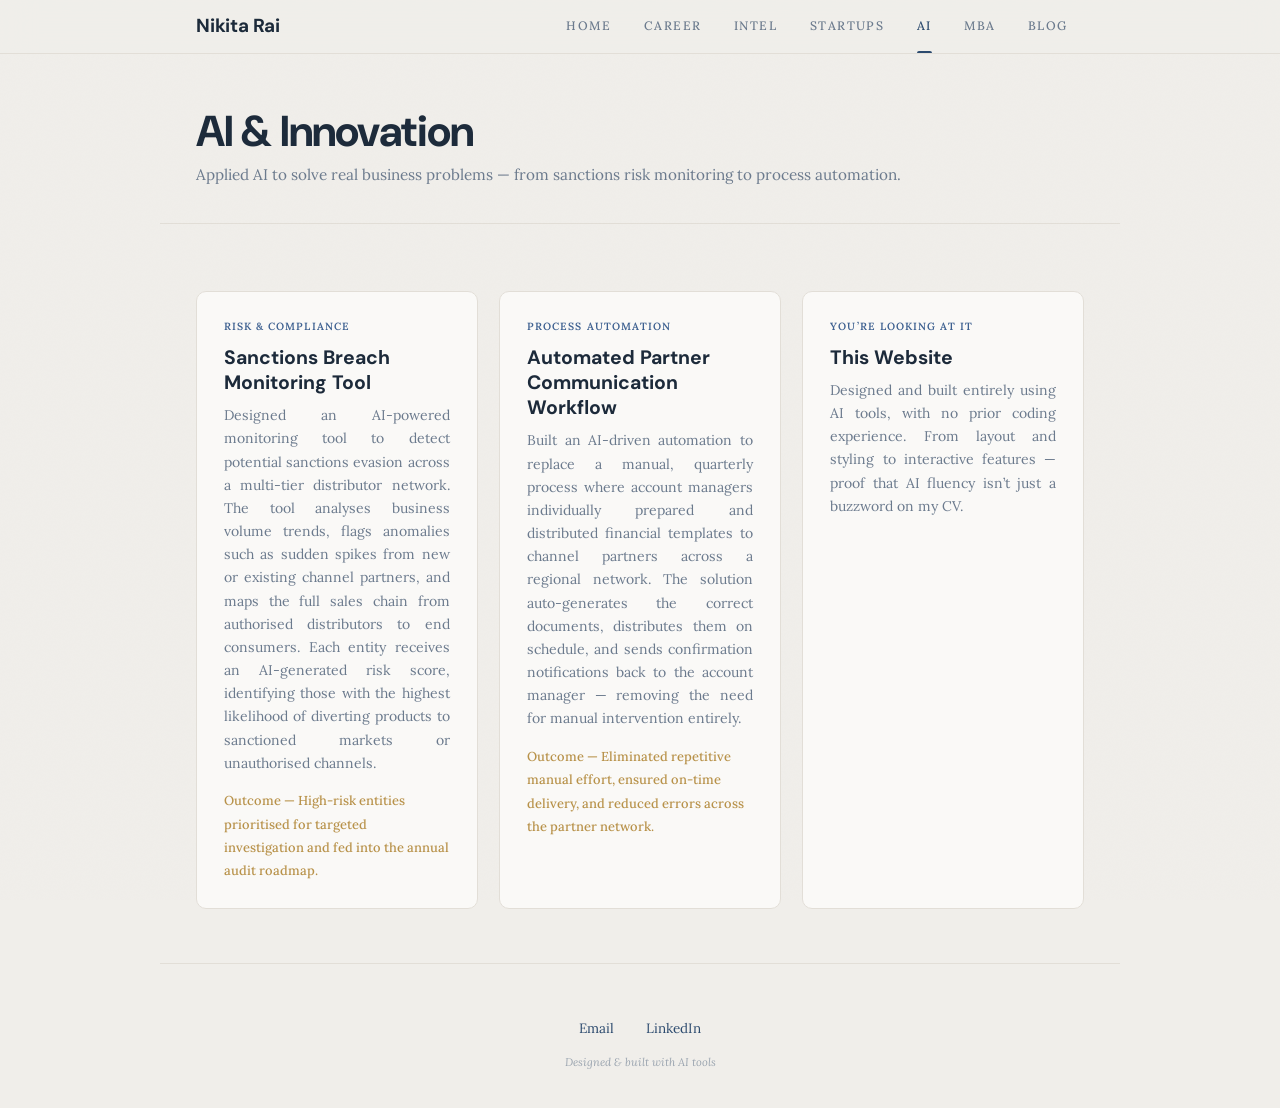
==== source/ai.html @ b92e1a88 "Update Intel page: remove Leadership section, fix bar chart, add UK audits - Removed Leadership & Te" ====
<!DOCTYPE html>
<html lang="en">
<head>
<meta charset="UTF-8">
<meta name="viewport" content="width=device-width, initial-scale=1.0">
<title>AI & Innovation — Nikita Rai</title>
<meta name="description" content="Nikita Rai's AI projects — from sanctions risk monitoring to process automation, applied AI solving real business problems.">
<meta name="author" content="Nikita Rai">
<meta property="og:title" content="AI & Innovation — Nikita Rai">
<meta property="og:description" content="Applied AI to solve real business problems — sanctions monitoring, automation, and this website.">
<meta property="og:type" content="website">
<link rel="canonical" href="https://nikitarai.com/ai.html">
<link href="https://fonts.googleapis.com/css2?family=Lora:wght@400;500;600;700&family=DM+Sans:wght@300;400;500;600;700&display=swap" rel="stylesheet">
<link rel="stylesheet" href="css/styles.css">
</head>
<body data-page="ai">

<!-- ════════ STICKY NAV ════════ -->
<nav class="site-nav visible" id="siteNav">
  <div class="nav-inner">
    <a href="index.html" class="nav-name">Nikita Rai</a>
    <div class="nav-links">
      <a href="index.html" class="nav-link">Home</a>
      <a href="career.html" class="nav-link">Career</a>
      <a href="intel.html" class="nav-link">Intel</a>
      <a href="startups.html" class="nav-link">Startups</a>
      <a href="ai.html" class="nav-link active">AI</a>
      <a href="mba.html" class="nav-link">MBA</a>
      <a href="blog.html" class="nav-link">Blog</a>
    </div>
    <button class="nav-hamburger" id="navHamburger" aria-label="Toggle menu">
      <span></span><span></span><span></span>
    </button>
  </div>
</nav>

<!-- ════════ PAGE HEADER ════════ -->
<div class="page-header">
  <h1 class="page-title">AI &amp; Innovation</h1>
  <p class="page-subtitle">Applied AI to solve real business problems &mdash; from sanctions risk monitoring to process automation.</p>
</div>

<!-- ════════ CONTENT ════════ -->
<section class="content-section">

  <div class="ai-projects">
    <div class="ai-project-card fade-in">
      <div class="ai-project-label">Risk &amp; Compliance</div>
      <div class="ai-project-title">Sanctions Breach Monitoring Tool</div>
      <div class="ai-project-desc">Designed an AI-powered monitoring tool to detect potential sanctions evasion across a multi-tier distributor network. The tool analyses business volume trends, flags anomalies such as sudden spikes from new or existing channel partners, and maps the full sales chain from authorised distributors to end consumers. Each entity receives an AI-generated risk score, identifying those with the highest likelihood of diverting products to sanctioned markets or unauthorised channels.</div>
      <div class="ai-project-outcome">Outcome &mdash; High-risk entities prioritised for targeted investigation and fed into the annual audit roadmap.</div>
    </div>
    <div class="ai-project-card fade-in">
      <div class="ai-project-label">Process Automation</div>
      <div class="ai-project-title">Automated Partner Communication Workflow</div>
      <div class="ai-project-desc">Built an AI-driven automation to replace a manual, quarterly process where account managers individually prepared and distributed financial templates to channel partners across a regional network. The solution auto-generates the correct documents, distributes them on schedule, and sends confirmation notifications back to the account manager &mdash; removing the need for manual intervention entirely.</div>
      <div class="ai-project-outcome">Outcome &mdash; Eliminated repetitive manual effort, ensured on-time delivery, and reduced errors across the partner network.</div>
    </div>
    <div class="ai-project-card fade-in">
      <div class="ai-project-label">You&rsquo;re looking at it</div>
      <div class="ai-project-title">This Website</div>
      <div class="ai-project-desc">Designed and built entirely using AI tools, with no prior coding experience. From layout and styling to interactive features &mdash; proof that AI fluency isn&rsquo;t just a buzzword on my CV.</div>
    </div>
  </div>

</section>

<!-- ════════ FOOTER ════════ -->
<footer class="footer">
  <div class="footer-links">
    <a href="mailto:nikita.rai1203&#64;gmail.com">Email</a>
    <a href="https://linkedin.com/in/nikitarai1203/" target="_blank" rel="noopener">LinkedIn</a>
  </div>
  <div class="ai-built-note">Designed &amp; built with AI tools</div>
</footer>

<script src="js/main.js"></script>
</body>
</html>
---- source/css/styles.css ----
/* ═══════════════════════════════════════════════════
   Nikita Rai — Portfolio
   Editorial Precision: Warm, refined, professional
   Multi-page architecture
   ═══════════════════════════════════════════════════ */

/* ── DESIGN TOKENS ── */
:root {
  --bg:             #f0eeea;
  --bg-warm:        #e8e5df;
  --bg-card:        #faf9f7;
  --bg-card-hover:  #f5f3ef;
  --text:           #1c2a3a;
  --text-secondary: #3d5068;
  --text-muted:     #6b7a8d;
  --text-faint:     #9ba5b0;
  --accent:         #2c4a6e;
  --accent-light:   #3d6090;
  --accent-warm:    #b8924a;
  --accent-warm-bg: rgba(184, 146, 74, 0.07);
  --accent-subtle:  rgba(44, 74, 110, 0.05);
  --accent-glow:    rgba(44, 74, 110, 0.1);
  --border:         #d5d0c8;
  --border-light:   #e2ded7;
  --border-faint:   #ebe8e2;
  --gold:           #b8924a;
  --gold-bg:        rgba(184, 146, 74, 0.08);
  --radius-sm:      6px;
  --radius-md:      10px;
  --radius-lg:      14px;
  --shadow-sm:      0 1px 3px rgba(28, 42, 58, 0.05);
  --shadow-md:      0 4px 20px rgba(28, 42, 58, 0.07);
  --shadow-lg:      0 12px 40px rgba(28, 42, 58, 0.1);
  --shadow-glow:    0 0 0 1px var(--border-light), 0 4px 20px rgba(28, 42, 58, 0.06);
  --transition:     0.35s cubic-bezier(0.16, 1, 0.3, 1);
  --ease-out:       cubic-bezier(0.16, 1, 0.3, 1);
}

/* ── RESET & BASE ── */
*, *::before, *::after { margin: 0; padding: 0; box-sizing: border-box; }

html {
  scroll-behavior: smooth;
  font-size: 18px;
  -webkit-font-smoothing: antialiased;
  -moz-osx-font-smoothing: grayscale;
}

body {
  background: var(--bg);
  color: var(--text);
  font-family: 'Lora', Georgia, serif;
  font-weight: 400;
  line-height: 1.8;
  overflow-x: hidden;
}

/* Subtle page texture */
body::before {
  content: '';
  position: fixed;
  inset: 0;
  background: url("data:image/svg+xml,%3Csvg width='60' height='60' xmlns='http://www.w3.org/2000/svg'%3E%3Cfilter id='n'%3E%3CfeTurbulence type='fractalNoise' baseFrequency='0.65' numOctaves='3' stitchTiles='stitch'/%3E%3C/filter%3E%3Crect width='100%25' height='100%25' filter='url(%23n)' opacity='0.015'/%3E%3C/svg%3E");
  pointer-events: none;
  z-index: 0;
}

/* ── STICKY NAV ── */
.site-nav {
  position: sticky;
  top: 0;
  z-index: 100;
  background: rgba(240, 238, 234, 0.88);
  backdrop-filter: blur(16px);
  -webkit-backdrop-filter: blur(16px);
  border-bottom: 1px solid transparent;
  padding: 0;
  opacity: 0;
  transform: translateY(-100%);
  transition: opacity 0.4s ease, transform 0.4s ease, border-color 0.4s ease;
  pointer-events: none;
}

.site-nav.visible {
  opacity: 1;
  transform: translateY(0);
  pointer-events: auto;
  border-bottom-color: var(--border-light);
}

.nav-inner {
  max-width: 960px;
  margin: 0 auto;
  display: flex;
  gap: 0;
  align-items: stretch;
  padding: 0 2rem;
}

.nav-name {
  font-family: 'DM Sans', sans-serif;
  font-weight: 700;
  font-size: 1.05rem;
  color: var(--text);
  margin-right: auto;
  display: flex;
  align-items: center;
  letter-spacing: -0.01em;
  text-decoration: none;
  transition: color var(--transition);
}

.nav-name:hover { color: var(--accent); }

.nav-links {
  display: flex;
  align-items: stretch;
}

.nav-link {
  font-size: 0.68rem;
  letter-spacing: 0.12em;
  text-transform: uppercase;
  color: var(--text-muted);
  text-decoration: none;
  font-weight: 500;
  transition: color var(--transition);
  white-space: nowrap;
  padding: 0.85rem 0.9rem;
  position: relative;
  display: flex;
  align-items: center;
}

.nav-link::after {
  content: '';
  position: absolute;
  bottom: 0;
  left: 0.9rem;
  right: 0.9rem;
  height: 2px;
  background: var(--accent);
  transform: scaleX(0);
  transition: transform var(--transition);
  border-radius: 2px 2px 0 0;
}

.nav-link:hover { color: var(--text-secondary); }

.nav-link.active {
  color: var(--accent);
}

.nav-link.active::after {
  transform: scaleX(1);
}

/* Hamburger (mobile) */
.nav-hamburger {
  display: none;
  flex-direction: column;
  justify-content: center;
  gap: 4px;
  background: none;
  border: none;
  cursor: pointer;
  padding: 0.7rem 0;
  margin-left: auto;
}

.nav-hamburger span {
  display: block;
  width: 20px;
  height: 2px;
  background: var(--text);
  border-radius: 2px;
  transition: all 0.3s ease;
}

.nav-hamburger.open span:nth-child(1) {
  transform: rotate(45deg) translate(4px, 4px);
}

.nav-hamburger.open span:nth-child(2) {
  opacity: 0;
}

.nav-hamburger.open span:nth-child(3) {
  transform: rotate(-45deg) translate(4px, -4px);
}

/* ── BANNER (home page only) ── */
.banner {
  width: 100%;
  height: 320px;
  position: relative;
  overflow: hidden;
}

.banner img {
  width: 100%;
  height: 100%;
  object-fit: cover;
  object-position: center 30%;
  display: block;
}

.banner-overlay {
  position: absolute;
  bottom: 0;
  left: 0;
  right: 0;
  height: 2px;
  background: linear-gradient(90deg, transparent, var(--accent), transparent);
}

/* ── PAGE HEADER (inner pages) ── */
.page-header {
  max-width: 960px;
  margin: 0 auto;
  padding: 3rem 2rem 2rem;
  border-bottom: 1px solid var(--border-light);
}

.page-title {
  font-family: 'DM Sans', sans-serif;
  font-weight: 700;
  font-size: 2.4rem;
  color: var(--text);
  line-height: 1.1;
  letter-spacing: -0.02em;
}

.page-subtitle {
  font-size: 0.85rem;
  color: var(--text-muted);
  margin-top: 0.5rem;
  line-height: 1.5;
  font-weight: 300;
}

/* ── CONTACT HEADER ── */
.contact-header {
  max-width: 960px;
  margin: 0 auto;
  padding: 2.2rem 2rem 0;
  display: flex;
  justify-content: space-between;
  align-items: flex-start;
  position: relative;
  z-index: 1;
}

.contact-info {
  text-align: left;
}

.contact-name {
  font-family: 'DM Sans', sans-serif;
  font-weight: 700;
  font-size: 2.6rem;
  color: var(--text);
  line-height: 1.1;
  letter-spacing: -0.02em;
}

.contact-tagline {
  font-family: 'Lora', Georgia, serif;
  font-size: 0.95rem;
  font-weight: 500;
  font-style: italic;
  color: var(--text-secondary);
  margin-top: 0.4rem;
  letter-spacing: 0.01em;
}

.contact-tagline-sub {
  font-size: 0.82rem;
  color: var(--text-muted);
  margin-top: 0.3rem;
  font-weight: 300;
  font-style: italic;
  line-height: 1.5;
}

.contact-detail {
  font-size: 0.82rem;
  color: var(--text-muted);
  margin-top: 0.5rem;
  font-weight: 400;
}

.contact-detail a {
  color: var(--text-muted);
  text-decoration: none;
  transition: color var(--transition);
  border-bottom: 1px solid transparent;
}

.contact-detail a:hover {
  color: var(--accent);
  border-bottom-color: var(--accent);
}

/* ── CTA BUTTON ── */
.cta-wrapper {
  position: relative;
  padding-top: 0.3rem;
}

.cta-btn {
  font-family: 'DM Sans', sans-serif;
  font-size: 0.72rem;
  font-weight: 500;
  letter-spacing: 0.1em;
  text-transform: uppercase;
  color: #fff;
  background: var(--accent);
  border: none;
  padding: 0.65rem 1.6rem;
  border-radius: var(--radius-sm);
  cursor: pointer;
  transition: all var(--transition);
  position: relative;
  overflow: hidden;
}

.cta-btn::before {
  content: '';
  position: absolute;
  inset: 0;
  background: linear-gradient(135deg, transparent, rgba(255,255,255,0.1));
  opacity: 0;
  transition: opacity 0.3s ease;
}

.cta-btn:hover {
  background: #1e3a5c;
  box-shadow: 0 6px 20px rgba(44, 74, 110, 0.3);
  transform: translateY(-1px);
}

.cta-btn:hover::before { opacity: 1; }

.cta-dropdown {
  position: absolute;
  top: calc(100% + 0.6rem);
  right: 0;
  background: var(--bg-card);
  border: 1px solid var(--border);
  border-radius: var(--radius-md);
  padding: 1.1rem 1.3rem;
  min-width: 250px;
  box-shadow: var(--shadow-lg);
  opacity: 0;
  transform: translateY(-8px);
  pointer-events: none;
  transition: all 0.3s ease;
  z-index: 10;
}

.cta-dropdown.open {
  opacity: 1;
  transform: translateY(0);
  pointer-events: auto;
}

.cta-dropdown-label {
  font-size: 0.58rem;
  text-transform: uppercase;
  letter-spacing: 0.12em;
  color: var(--text-faint);
  font-weight: 600;
  margin-top: 0.6rem;
}

.cta-dropdown-label:first-child { margin-top: 0; }

.cta-dropdown-item {
  display: block;
  font-size: 0.82rem;
  color: var(--text-secondary);
  text-decoration: none;
  padding: 0.35rem 0;
  transition: color 0.2s;
}

.cta-dropdown-item:hover { color: var(--accent); }

/* ── STATS BAR ── */
.stats-bar {
  max-width: 960px;
  margin: 2rem auto 0;
  padding: 0 2rem;
  display: flex;
  gap: 3rem;
}

.stat { text-align: left; }

.stat-number {
  font-family: 'Lora', Georgia, serif;
  font-weight: 700;
  font-size: 1.5rem;
  color: var(--accent);
  line-height: 1.2;
}

.stat-label {
  font-size: 0.6rem;
  letter-spacing: 0.14em;
  text-transform: uppercase;
  color: var(--text-muted);
  font-weight: 500;
}

/* ── DIVIDER ── */
.section-divider {
  max-width: 960px;
  margin: 2.5rem auto 0;
  padding: 0 2rem;
}

.section-divider hr {
  border: none;
  border-top: 1px solid var(--border-light);
}

/* ── BENTO GRID ── */
.bento-section {
  max-width: 960px;
  margin: 0 auto;
  padding: 3rem 2rem 2.5rem;
}

.bento-grid {
  display: grid;
  grid-template-columns: repeat(4, 1fr);
  gap: 1rem;
  margin-bottom: 1rem;
}

.bento-grid-2col {
  grid-template-columns: 1fr 1fr;
}

.bento-tile {
  background: var(--bg-card);
  border: 1px solid var(--border-light);
  border-radius: var(--radius-md);
  padding: 1.4rem 1.5rem;
  transition: all var(--transition);
  position: relative;
  overflow: hidden;
}

.bento-tile:hover {
  border-color: var(--border);
  box-shadow: var(--shadow-md);
  transform: translateY(-2px);
}

/* Metric tile top accent */
.bento-metric::before {
  content: '';
  position: absolute;
  top: 0;
  left: 0;
  right: 0;
  height: 2px;
  background: linear-gradient(90deg, var(--accent), var(--accent-light));
  transform: scaleX(0);
  transition: transform var(--transition);
  transform-origin: left;
}

.bento-metric:hover::before {
  transform: scaleX(1);
}

.bento-metric {
  text-align: center;
  padding: 1.4rem 1.2rem;
}

.bento-chart {
  padding: 1.6rem;
  display: flex;
  flex-direction: column;
}

.bento-footprint {
  padding: 1.6rem;
}

/* ── AI Teaser feature tile ── */
.bento-teaser-feature {
  text-decoration: none;
  display: flex;
  flex-direction: column;
  justify-content: flex-start;
  background: var(--bg-card);
  border-color: rgba(44, 74, 110, 0.15);
}

.bento-teaser-feature:hover {
  background: rgba(184, 146, 74, 0.06);
  border-color: var(--accent-warm);
}

.teaser-label {
  font-size: 0.58rem;
  font-weight: 600;
  text-transform: uppercase;
  letter-spacing: 0.1em;
  color: var(--accent-warm);
  margin-bottom: 0.4rem;
}

.teaser-title {
  font-family: 'DM Sans', sans-serif;
  font-size: 1.15rem;
  font-weight: 700;
  color: var(--text);
  line-height: 1.3;
  margin-bottom: 0.4rem;
}

.teaser-desc {
  font-size: 0.75rem;
  color: var(--text-muted);
  line-height: 1.55;
}

.teaser-cta {
  font-size: 0.68rem;
  font-weight: 500;
  color: var(--accent-warm);
  margin-top: 0.8rem;
  letter-spacing: 0.03em;
  transition: color var(--transition);
}

.bento-teaser-feature:hover .teaser-cta {
  color: var(--text);
}

/* ── SECTION TEASERS ── */
.teaser-section {
  max-width: 960px;
  margin: 0 auto;
  padding: 2rem 2rem 3rem;
}

.teaser-grid {
  display: grid;
  grid-template-columns: repeat(3, 1fr);
  gap: 1rem;
  margin-top: 1.2rem;
}

.teaser-card {
  background: var(--bg-card);
  border: 1px solid var(--border-light);
  border-radius: var(--radius-md);
  padding: 1.3rem 1.4rem;
  text-decoration: none;
  transition: all var(--transition);
  position: relative;
  display: flex;
  flex-direction: column;
}

.teaser-card:hover {
  border-color: var(--border);
  box-shadow: var(--shadow-md);
  transform: translateY(-3px);
}

.teaser-card-label {
  font-size: 0.56rem;
  font-weight: 600;
  text-transform: uppercase;
  letter-spacing: 0.1em;
  color: var(--accent-light);
  margin-bottom: 0.3rem;
}

.teaser-card-title {
  font-family: 'DM Sans', sans-serif;
  font-weight: 700;
  font-size: 1.05rem;
  color: var(--text);
  line-height: 1.3;
  margin-bottom: 0.3rem;
}

.teaser-card-desc {
  font-size: 0.72rem;
  color: var(--text-muted);
  line-height: 1.5;
  flex: 1;
}

.teaser-card-arrow {
  font-size: 1.1rem;
  color: var(--accent);
  margin-top: 0.6rem;
  transition: transform var(--transition);
  display: inline-block;
}

.teaser-card:hover .teaser-card-arrow {
  transform: translateX(4px);
}

/* ── CONTENT SECTION (inner pages) ── */
.content-section {
  max-width: 960px;
  margin: 0 auto;
  padding: 2.5rem 2rem 3rem;
}

/* ── SECTION HEADINGS ── */
.section-heading {
  font-family: 'DM Sans', sans-serif;
  font-weight: 700;
  font-size: 1.6rem;
  color: var(--text);
  margin-bottom: 0.25rem;
  letter-spacing: -0.01em;
}

.section-subheading {
  font-size: 0.82rem;
  color: var(--text-muted);
  margin-bottom: 2.2rem;
  line-height: 1.5;
}

.subsection-heading {
  font-family: 'DM Sans', sans-serif;
  font-weight: 700;
  font-size: 1.15rem;
  color: var(--text);
  margin-bottom: 0.2rem;
  margin-top: 0.5rem;
}

.subsection-subheading {
  font-size: 0.75rem;
  color: var(--text-muted);
  margin-bottom: 1rem;
}

/* ── METRIC VALUES (shared) ── */
.metric-value {
  font-family: 'Lora', Georgia, serif;
  font-weight: 700;
  font-size: 1.85rem;
  color: var(--accent);
  line-height: 1.2;
}

.metric-label {
  font-size: 0.62rem;
  letter-spacing: 0.12em;
  text-transform: uppercase;
  color: var(--text-muted);
  font-weight: 500;
  margin-top: 0.25rem;
}

/* ── MINI METRICS ── */
.mini-metrics {
  display: grid;
  grid-template-columns: repeat(3, 1fr);
  gap: 0.8rem;
  margin-bottom: 1.5rem;
}

.mini-metric {
  background: var(--bg-card);
  border: 1px solid var(--border-light);
  border-radius: var(--radius-sm);
  padding: 0.9rem;
  text-align: center;
  transition: all var(--transition);
}

.mini-metric:hover {
  box-shadow: var(--shadow-sm);
}

.mini-metric-value {
  font-family: 'Lora', Georgia, serif;
  font-weight: 700;
  font-size: 1.25rem;
  color: var(--accent);
}

.mini-metric-label {
  font-size: 0.56rem;
  letter-spacing: 0.1em;
  text-transform: uppercase;
  color: var(--text-muted);
  font-weight: 500;
  margin-top: 0.15rem;
}

/* ── CHART BOX ── */
.chart-box {
  background: var(--bg-card);
  border: 1px solid var(--border-light);
  border-radius: var(--radius-md);
  padding: 1.6rem;
  transition: box-shadow var(--transition);
  margin-bottom: 1.5rem;
}

.chart-box:hover {
  box-shadow: var(--shadow-sm);
}

.chart-title {
  font-family: 'DM Sans', sans-serif;
  font-weight: 700;
  font-size: 1.05rem;
  margin-bottom: 1.3rem;
  color: var(--text);
}

/* ── BAR CHART ── */
.bar-chart {
  display: flex;
  align-items: flex-end;
  gap: 0.8rem;
  height: 220px;
  padding-bottom: 1.5rem;
  border-bottom: 1px solid var(--border-faint);
  position: relative;
}

.bar-group {
  flex: 1;
  display: flex;
  flex-direction: column;
  align-items: center;
  height: 100%;
  justify-content: flex-end;
}

.bar {
  width: 100%;
  max-width: 48px;
  background: linear-gradient(to top, var(--accent), var(--accent-light));
  border-radius: 4px 4px 0 0;
  min-height: 4px;
  transition: height 1.2s var(--ease-out);
  position: relative;
  cursor: default;
}

.bar:hover {
  background: linear-gradient(to top, #1e3a5c, var(--accent));
}

.bar-value {
  position: absolute;
  top: -1.5rem;
  left: 50%;
  transform: translateX(-50%);
  font-size: 0.65rem;
  font-weight: 600;
  color: var(--accent);
  white-space: nowrap;
}

.bar-label {
  font-size: 0.62rem;
  color: var(--text-muted);
  margin-top: 0.5rem;
  text-align: center;
  font-weight: 500;
}

.bar-sublabel {
  font-size: 0.52rem;
  color: var(--accent-warm);
  text-align: center;
  line-height: 1.3;
  margin-top: 0.15rem;
}

.chart-footnote {
  font-size: 0.58rem;
  color: var(--text-faint);
  margin-top: 0.7rem;
  font-style: italic;
}

/* ── YEAR BREAKDOWN ── */
.year-breakdown {
  display: flex;
  flex-direction: column;
  gap: 1rem;
}

.year-row-item {
  display: flex;
  align-items: flex-start;
  gap: 0.8rem;
}

.year-badge {
  font-family: 'Lora', Georgia, serif;
  font-weight: 700;
  font-size: 1rem;
  color: var(--accent);
  flex-shrink: 0;
  width: 40px;
  padding-top: 0.1rem;
}

.year-details { flex: 1; }

.year-detail-main {
  font-size: 0.82rem;
  color: var(--text);
  font-weight: 500;
  margin-bottom: 0.15rem;
}

.year-detail-sub {
  font-size: 0.72rem;
  color: var(--text-muted);
  line-height: 1.55;
}

.year-detail-sub ul {
  margin: 0.3rem 0 0 1rem;
  padding: 0;
  list-style: none;
}

.year-detail-sub ul li {
  margin-bottom: 0.3rem;
  position: relative;
  padding-left: 0.8rem;
}

.year-detail-sub ul li::before {
  content: '';
  position: absolute;
  left: 0;
  top: 0.5em;
  width: 4px;
  height: 4px;
  border-radius: 50%;
  background: var(--border);
}

.year-divider {
  border: none;
  border-top: 1px solid var(--border-faint);
  margin: 0;
}

/* ── TEAM BARS ── */
.team-row {
  display: flex;
  align-items: center;
  gap: 0.7rem;
  margin-bottom: 0.65rem;
}

.team-bar-label {
  font-size: 0.72rem;
  color: var(--accent-warm);
  width: 90px;
  flex-shrink: 0;
  text-align: right;
  font-weight: 500;
}

.team-bar-track {
  flex: 1;
  height: 20px;
  background: var(--accent-subtle);
  border-radius: 3px;
  overflow: visible;
  display: flex;
  align-items: center;
  gap: 0.5rem;
}

.team-bar-fill {
  height: 100%;
  background: linear-gradient(90deg, var(--accent), var(--accent-light));
  border-radius: 3px;
  transition: width 1.2s var(--ease-out);
  flex-shrink: 0;
}

.team-bar-value {
  font-size: 0.6rem;
  font-weight: 500;
  color: var(--accent-warm);
  white-space: nowrap;
  flex-shrink: 0;
}

/* ── GLOBAL FOOTPRINT ── */
.footprint-stats {
  display: flex;
  gap: 2.5rem;
  margin-bottom: 1.8rem;
  padding-bottom: 1.5rem;
  border-bottom: 1px solid var(--border-faint);
}

.footprint-stat { text-align: center; }

.footprint-stat-num {
  font-family: 'Lora', Georgia, serif;
  font-weight: 700;
  font-size: 1.6rem;
  color: var(--accent);
  line-height: 1.1;
}

.footprint-stat-label {
  font-size: 0.58rem;
  letter-spacing: 0.12em;
  text-transform: uppercase;
  color: var(--text-muted);
  font-weight: 500;
  margin-top: 0.15rem;
}

.footprint-countries {
  display: flex;
  flex-wrap: wrap;
  gap: 0.5rem;
  margin-bottom: 1.5rem;
}

.country-chip {
  font-size: 0.68rem;
  padding: 0.35rem 0.75rem;
  border-radius: 20px;
  background: var(--accent-subtle);
  color: var(--accent);
  font-weight: 500;
  display: inline-flex;
  align-items: center;
  gap: 0.35rem;
  transition: all var(--transition);
  border: 1px solid transparent;
}

.country-chip:hover {
  background: var(--accent-glow);
  border-color: var(--accent-subtle);
}

.country-chip .trip-count {
  background: var(--accent);
  color: #fff;
  font-size: 0.52rem;
  width: 17px;
  height: 17px;
  border-radius: 50%;
  display: inline-flex;
  align-items: center;
  justify-content: center;
  font-weight: 600;
}

.footprint-industries {
  display: flex;
  flex-wrap: wrap;
  gap: 0.4rem;
}

.industry-chip {
  font-size: 0.6rem;
  padding: 0.25rem 0.6rem;
  border-radius: 4px;
  background: var(--accent-subtle);
  color: var(--accent);
  font-weight: 500;
  letter-spacing: 0.02em;
}

.footprint-subtitle {
  font-size: 0.58rem;
  letter-spacing: 0.1em;
  text-transform: uppercase;
  color: var(--accent-warm);
  font-weight: 600;
  margin-bottom: 0.6rem;
}

/* ── HIGHLIGHT ITEMS (home page tile) ── */
.highlight-item {
  margin-bottom: 1.2rem;
}

.highlight-item:last-child {
  margin-bottom: 0;
}

.highlight-text {
  font-family: 'Lora', Georgia, serif;
  font-size: 0.82rem;
  color: var(--text);
  line-height: 1.55;
  font-style: italic;
}

.highlight-meta {
  font-family: 'DM Sans', sans-serif;
  font-size: 0.62rem;
  color: var(--text-muted);
  margin-top: 0.2rem;
  letter-spacing: 0.02em;
}

/* ── TIMELINE ── */
.timeline-section {
  position: relative;
  padding: 3.5rem 2rem 5rem;
  max-width: 960px;
  margin: 0 auto;
}

.timeline-item {
  display: grid;
  grid-template-columns: 300px 1fr;
  gap: 0;
  margin-bottom: 2.8rem;
  position: relative;
}

.timeline-item:first-child .card {
  border-color: var(--border);
  box-shadow: var(--shadow-sm);
}

/* ── LEFT COLUMN ── */
.timeline-left {
  position: relative;
  padding-right: 2rem;
  display: flex;
  flex-direction: column;
  align-items: flex-end;
}

.year-row {
  display: flex;
  align-items: center;
  gap: 0.9rem;
  padding-top: 0.25rem;
  cursor: default;
}

.year-text {
  font-family: 'Lora', Georgia, serif;
  font-weight: 700;
  font-size: 1.3rem;
  color: var(--text);
  white-space: nowrap;
  transition: color var(--transition);
  letter-spacing: 0.02em;
}

.timeline-item:hover .year-text {
  color: var(--accent);
}

.timeline-dot {
  width: 10px;
  height: 10px;
  border-radius: 50%;
  background: var(--bg);
  border: 2.5px solid var(--border);
  flex-shrink: 0;
  transition: all 0.5s ease;
  box-shadow: 0 0 0 3px var(--bg);
}

.timeline-item.visible .timeline-dot {
  border-color: var(--accent);
  background: var(--accent);
  box-shadow: 0 0 0 3px var(--bg), 0 0 0 5.5px var(--accent-glow);
}

/* Vertical connector */
.timeline-left::after {
  content: '';
  position: absolute;
  top: 0;
  right: 0;
  bottom: -3rem;
  width: 1px;
  background: linear-gradient(to bottom, var(--border), var(--border-faint));
}

.timeline-item:last-child .timeline-left::after {
  bottom: 0;
}

/* ── RIGHT COLUMN (CARD) ── */
.timeline-right {
  padding-left: 2rem;
}

.card {
  background: var(--bg-card);
  border: 1px solid var(--border-light);
  border-radius: var(--radius-lg);
  padding: 1.6rem 1.8rem;
  transition: all var(--transition);
  position: relative;
}

.card::before {
  content: '';
  position: absolute;
  left: 0;
  top: 1.2rem;
  bottom: 1.2rem;
  width: 2.5px;
  background: var(--accent);
  border-radius: 2px;
  opacity: 0;
  transition: opacity var(--transition);
}

.card:hover {
  box-shadow: var(--shadow-md);
  border-color: var(--border);
  transform: translateY(-2px);
}

.card:hover::before { opacity: 1; }

/* ── TIMELINE IMAGE (hover reveal on left) ── */
.timeline-image {
  margin-top: 0.8rem;
  padding-right: 1.2rem;
  line-height: 0;
  max-height: 0;
  opacity: 0;
  overflow: hidden;
  transition: max-height 0.5s var(--ease-out), opacity 0.4s ease;
}

.timeline-item:hover .timeline-image {
  max-height: 400px;
  opacity: 1;
}

.timeline-image img {
  width: 100%;
  object-fit: contain;
  object-position: center top;
  border-radius: var(--radius-md);
  border: 1px solid var(--border-light);
  background: var(--bg-card);
}

.card-company {
  font-size: 0.65rem;
  letter-spacing: 0.12em;
  text-transform: uppercase;
  color: var(--text-muted);
  margin-bottom: 0.2rem;
  font-weight: 500;
}

.card-title {
  font-family: 'DM Sans', sans-serif;
  font-weight: 700;
  font-size: 1.25rem;
  color: var(--text);
  line-height: 1.3;
  margin-bottom: 0.2rem;
}

.card-role {
  font-size: 0.65rem;
  letter-spacing: 0.1em;
  text-transform: uppercase;
  color: var(--accent-light);
  margin-bottom: 0.7rem;
  font-weight: 500;
}

.card-award {
  display: inline-flex;
  align-items: center;
  gap: 0.35rem;
  margin-top: 0.7rem;
  margin-bottom: 0.2rem;
  padding: 0.35rem 0.75rem;
  background: var(--gold-bg);
  border: 1px solid rgba(184, 146, 74, 0.18);
  border-radius: var(--radius-sm);
  font-size: 0.65rem;
  color: var(--gold);
  font-weight: 500;
}

.card-tags {
  display: flex;
  flex-wrap: wrap;
  gap: 0.35rem;
  margin-top: 0.7rem;
}

.tag {
  font-size: 0.6rem;
  padding: 0.22rem 0.55rem;
  border-radius: 4px;
  background: var(--accent-subtle);
  color: var(--accent);
  font-weight: 500;
  letter-spacing: 0.02em;
  transition: all var(--transition);
}

.tag:hover {
  background: var(--accent-glow);
}

/* ── AI PROJECT CARDS ── */
.ai-projects {
  display: grid;
  grid-template-columns: 1fr 1fr 1fr;
  gap: 1.2rem;
  margin-top: 1.2rem;
}

.ai-project-card {
  background: var(--bg-card);
  border: 1px solid var(--border-light);
  border-radius: var(--radius-md);
  padding: 1.4rem 1.5rem;
  transition: all var(--transition);
  position: relative;
  overflow: hidden;
}

.ai-project-card::after {
  content: '';
  position: absolute;
  bottom: 0;
  left: 0;
  right: 0;
  height: 2px;
  background: linear-gradient(90deg, var(--accent), var(--accent-light));
  transform: scaleX(0);
  transition: transform var(--transition);
  transform-origin: left;
}

.ai-project-card:hover {
  box-shadow: var(--shadow-md);
  transform: translateY(-3px);
}

.ai-project-card:hover::after {
  transform: scaleX(1);
}

.ai-project-label {
  font-size: 0.58rem;
  font-weight: 600;
  text-transform: uppercase;
  letter-spacing: 0.1em;
  color: var(--accent-light);
  margin-bottom: 0.5rem;
}

.ai-project-title {
  font-family: 'DM Sans', sans-serif;
  font-size: 1.08rem;
  font-weight: 700;
  color: var(--text);
  margin-bottom: 0.5rem;
  line-height: 1.3;
}

.ai-project-desc {
  font-size: 0.78rem;
  color: var(--text-muted);
  line-height: 1.65;
  text-align: justify;
}

.ai-project-outcome {
  margin-top: 0.8rem;
  font-size: 0.72rem;
  font-weight: 500;
  color: var(--accent-warm);
}

/* ── PLACEHOLDER CONTENT (MBA, Blog) ── */
.placeholder-content {
  text-align: center;
  padding: 4rem 2rem;
  background: var(--bg-card);
  border: 1px solid var(--border-light);
  border-radius: var(--radius-lg);
}

.placeholder-icon {
  font-size: 3rem;
  margin-bottom: 1rem;
  opacity: 0.6;
}

.placeholder-title {
  font-family: 'DM Sans', sans-serif;
  font-weight: 700;
  font-size: 1.4rem;
  color: var(--text);
  margin-bottom: 0.6rem;
}

.placeholder-text {
  font-size: 0.82rem;
  color: var(--text-muted);
  max-width: 480px;
  margin: 0 auto;
  line-height: 1.6;
}

.placeholder-tags {
  display: flex;
  justify-content: center;
  flex-wrap: wrap;
  gap: 0.4rem;
  margin-top: 1.2rem;
}

/* ── FOOTER ── */
.footer {
  text-align: center;
  padding: 2.5rem 2rem 2rem;
  color: var(--text-muted);
  font-size: 0.75rem;
  border-top: 1px solid var(--border-light);
  max-width: 960px;
  margin: 0 auto;
}

.footer-links {
  display: flex;
  justify-content: center;
  gap: 1.8rem;
  margin-top: 0.4rem;
}

.footer a {
  color: var(--accent);
  text-decoration: none;
  font-weight: 400;
  transition: color var(--transition);
  border-bottom: 1px solid transparent;
}

.footer a:hover {
  color: var(--text);
  border-bottom-color: var(--text);
}

.ai-built-note {
  font-size: 0.62rem;
  color: var(--text-faint);
  margin-top: 0.6rem;
  font-style: italic;
}

/* ═══════════════════════════════════════════════════
   SCROLL-IN ANIMATIONS
   ═══════════════════════════════════════════════════ */

.fade-in {
  opacity: 0;
  transform: translateY(24px);
  transition: opacity 0.7s ease, transform 0.7s var(--ease-out);
}

.fade-in.visible {
  opacity: 1;
  transform: translateY(0);
}

/* stagger support */
.fade-in:nth-child(1) { transition-delay: 0.05s; }
.fade-in:nth-child(2) { transition-delay: 0.1s; }
.fade-in:nth-child(3) { transition-delay: 0.15s; }
.fade-in:nth-child(4) { transition-delay: 0.2s; }
.fade-in:nth-child(5) { transition-delay: 0.25s; }

/* ═══════════════════════════════════════════════════
   RESPONSIVE — MOBILE (≤ 768px)
   ═══════════════════════════════════════════════════ */

@media (max-width: 768px) {
  html { font-size: 17px; }

  .banner { height: 200px; }

  .contact-header {
    padding: 1.4rem 1.5rem 0;
    flex-direction: column;
    gap: 1rem;
  }

  .contact-name { font-size: 2rem; }

  .cta-dropdown { right: auto; left: 0; }

  .stats-bar {
    padding: 0 1.5rem;
    gap: 2rem;
  }

  .section-divider { padding: 0 1.5rem; }

  /* Nav — hamburger menu */
  .nav-hamburger { display: flex; }

  .nav-links {
    display: none;
    position: absolute;
    top: 100%;
    left: 0;
    right: 0;
    background: rgba(240, 238, 234, 0.96);
    backdrop-filter: blur(16px);
    -webkit-backdrop-filter: blur(16px);
    border-bottom: 1px solid var(--border-light);
    flex-direction: column;
    padding: 0.5rem 0;
  }

  .nav-links.open {
    display: flex;
  }

  .nav-link {
    padding: 0.7rem 2rem;
  }

  .nav-link::after {
    display: none;
  }

  .nav-inner {
    padding: 0 1.5rem;
    position: relative;
  }

  .site-nav .nav-name {
    font-size: 0.95rem;
  }

  /* Page header */
  .page-header {
    padding: 2rem 1.5rem 1.5rem;
  }

  .page-title { font-size: 1.8rem; }

  /* Bento grid */
  .bento-section { padding: 2rem 1.5rem 1.5rem; }
  .bento-grid { grid-template-columns: repeat(2, 1fr); }
  .bento-grid-2col { grid-template-columns: 1fr; }

  /* Teaser section */
  .teaser-section { padding: 1.5rem 1.5rem 2.5rem; }
  .teaser-grid { grid-template-columns: 1fr; }

  /* Content section */
  .content-section { padding: 2rem 1.5rem 2rem; }

  /* Timeline */
  .timeline-section { padding: 2.5rem 1rem 4rem; }

  .timeline-item {
    grid-template-columns: 1fr;
    margin-bottom: 2.5rem;
  }

  .timeline-left {
    align-items: flex-start;
    padding-right: 0;
    margin-bottom: 0.3rem;
  }

  .timeline-left::after { display: none; }

  .year-row { gap: 0.5rem; }

  .timeline-right { padding-left: 0; }

  .card { padding: 1.2rem 1.3rem; }
  .card::before { display: none; }

  /* On mobile, show timeline images always (no hover) since layout is stacked */
  .timeline-image {
    padding-right: 0;
    margin-top: 0.5rem;
    max-height: 300px;
    opacity: 1;
  }

  .year-text { font-size: 1.15rem; }

  /* Mini metrics */
  .mini-metrics {
    grid-template-columns: repeat(3, 1fr);
    gap: 0.5rem;
  }
  .mini-metric { padding: 0.6rem; }
  .mini-metric-value { font-size: 1rem; }

  /* Footprint */
  .footprint-stats { gap: 1.5rem; }
  .footprint-countries { gap: 0.4rem; }

  /* AI projects */
  .ai-projects { grid-template-columns: 1fr; }

  /* Placeholder */
  .placeholder-content { padding: 3rem 1.5rem; }
}

/* ── PRINT STYLES ── */
@media print {
  .site-nav, .cta-wrapper, .banner { display: none; }
  body { font-size: 12pt; background: #fff; }
  .card, .bento-tile, .ai-project-card, .teaser-card { box-shadow: none; border: 1px solid #ddd; }
}
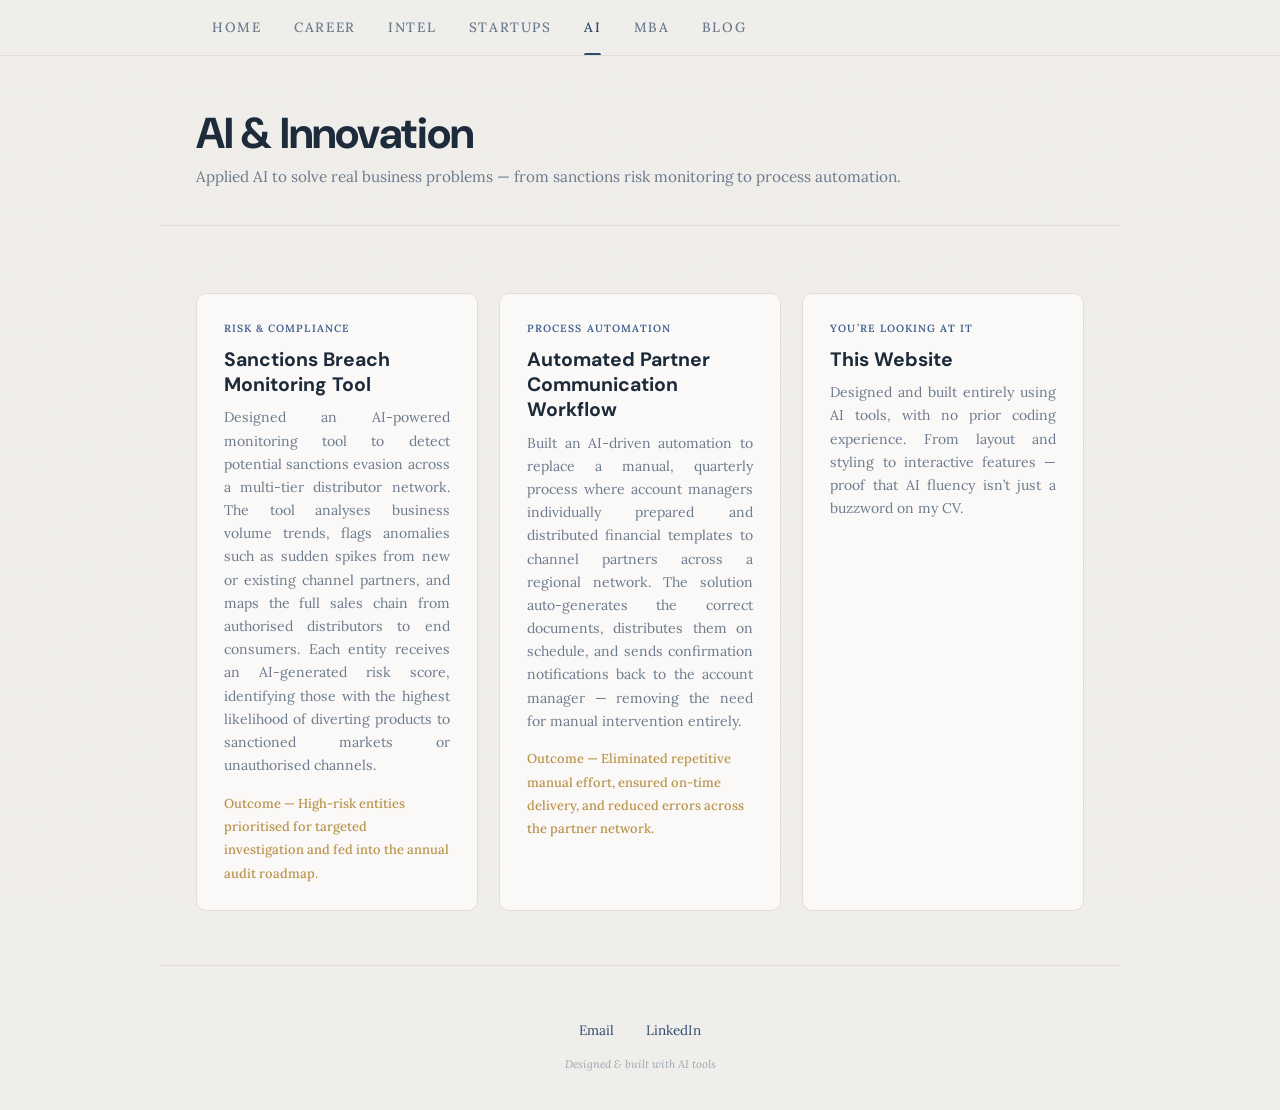
==== commit 0b045963: "Add og:image meta tag to all pages for LinkedIn preview cards Co-Authored-By: Claude Opus 4.6 (1M co" ====
--- a/source/ai.html
+++ b/source/ai.html
@@ -9,6 +9,7 @@
 <meta property="og:title" content="AI & Innovation — Nikita Rai">
 <meta property="og:description" content="Applied AI to solve real business problems — sanctions monitoring, automation, and this website.">
 <meta property="og:type" content="website">
+<meta property="og:image" content="https://nikitarai.com/img/banner.jpg">
 <link rel="canonical" href="https://nikitarai.com/ai.html">
 <link href="https://fonts.googleapis.com/css2?family=Lora:wght@400;500;600;700&family=DM+Sans:wght@300;400;500;600;700&display=swap" rel="stylesheet">
 <link rel="stylesheet" href="css/styles.css">
@@ -16,7 +17,7 @@
 <body data-page="ai">
 
 <!-- ════════ STICKY NAV ════════ -->
-<nav class="site-nav visible" id="siteNav">
+<nav class="site-nav" id="siteNav">
   <div class="nav-inner">
     <a href="index.html" class="nav-name">Nikita Rai</a>
     <div class="nav-links">
--- a/source/css/styles.css
+++ b/source/css/styles.css
@@ -73,20 +73,15 @@
   background: rgba(240, 238, 234, 0.88);
   backdrop-filter: blur(16px);
   -webkit-backdrop-filter: blur(16px);
-  border-bottom: 1px solid transparent;
+  border-bottom: 1px solid var(--border-light);
   padding: 0;
-  opacity: 0;
-  transform: translateY(-100%);
-  transition: opacity 0.4s ease, transform 0.4s ease, border-color 0.4s ease;
-  pointer-events: none;
-}
-
-.site-nav.visible {
   opacity: 1;
   transform: translateY(0);
+  transition: opacity 0.4s ease, transform 0.4s ease, border-color 0.4s ease;
   pointer-events: auto;
-  border-bottom-color: var(--border-light);
-}
+}
+
+/* Nav is always visible and sticky on all pages */
 
 .nav-inner {
   max-width: 960px;
@@ -98,19 +93,8 @@
 }
 
 .nav-name {
-  font-family: 'DM Sans', sans-serif;
-  font-weight: 700;
-  font-size: 1.05rem;
-  color: var(--text);
-  margin-right: auto;
-  display: flex;
-  align-items: center;
-  letter-spacing: -0.01em;
-  text-decoration: none;
-  transition: color var(--transition);
-}
-
-.nav-name:hover { color: var(--accent); }
+  display: none;
+}
 
 .nav-links {
   display: flex;
@@ -118,7 +102,7 @@
 }
 
 .nav-link {
-  font-size: 0.68rem;
+  font-size: 0.75rem;
   letter-spacing: 0.12em;
   text-transform: uppercase;
   color: var(--text-muted);
@@ -210,8 +194,8 @@
   bottom: 0;
   left: 0;
   right: 0;
-  height: 2px;
-  background: linear-gradient(90deg, transparent, var(--accent), transparent);
+  height: 3px;
+  background: linear-gradient(90deg, transparent 5%, var(--accent) 30%, var(--accent) 70%, transparent 95%);
 }
 
 /* ── PAGE HEADER (inner pages) ── */
@@ -799,6 +783,22 @@
   font-style: italic;
 }
 
+.recovery-total {
+  font-family: 'Lora', Georgia, serif;
+  font-weight: 700;
+  font-size: 2rem;
+  color: var(--accent);
+  text-align: center;
+  margin-top: 0.5rem;
+}
+
+.recovery-total-label {
+  font-size: 0.65rem;
+  color: var(--text-muted);
+  text-align: center;
+  margin-bottom: 1.2rem;
+}
+
 /* ── YEAR BREAKDOWN ── */
 .year-breakdown {
   display: flex;
@@ -1406,6 +1406,550 @@
 .fade-in:nth-child(4) { transition-delay: 0.2s; }
 .fade-in:nth-child(5) { transition-delay: 0.25s; }
 
+/* ── MBA PAGE — ALTERNATING PHOTO-CONTENT ROWS ── */
+
+.mba-page-wrap {
+  padding: 0 2rem 3rem;
+}
+
+/* Each row: photo on one side, content on the other, with photo as subtle bg watermark */
+.mba-row {
+  position: relative;
+  overflow: hidden;
+  max-width: 960px;
+  margin: 0 auto 1.5rem;
+  border-radius: var(--radius-md);
+  border: 1px solid var(--border-light);
+  background: var(--bg-card);
+}
+
+/* Subtle watermark — the same photo used in the row, as a bg layer */
+.mba-row-bg {
+  position: absolute;
+  inset: 0;
+  background-size: cover;
+  background-position: center;
+  background-repeat: no-repeat;
+  opacity: 0.04;
+  filter: saturate(0) blur(1px);
+  pointer-events: none;
+  z-index: 0;
+}
+
+.mba-row-bg::after {
+  content: '';
+  position: absolute;
+  inset: 0;
+  background: radial-gradient(ellipse at center, transparent 20%, var(--bg-card) 80%);
+  z-index: 1;
+}
+
+/* Inner grid — content + photo side by side */
+.mba-row-inner {
+  position: relative;
+  z-index: 2;
+  display: grid;
+  grid-template-columns: 1fr 1fr;
+  gap: 0;
+  align-items: stretch;
+}
+
+/* Content side */
+.mba-row-content {
+  padding: 2.2rem 2rem;
+  display: flex;
+  flex-direction: column;
+  justify-content: center;
+}
+
+.mba-content-block {
+  margin-bottom: 1.5rem;
+}
+
+.mba-content-block:last-child {
+  margin-bottom: 0;
+}
+
+/* Photo side */
+.mba-row-photo {
+  overflow: hidden;
+  position: relative;
+  min-height: 380px;
+}
+
+.mba-row-photo img {
+  width: 100%;
+  height: 100%;
+  display: block;
+  object-fit: cover;
+  object-position: center 80%;  /* Default: focus on lower portion of portrait photos */
+}
+
+/* REVERSE layout — photo LEFT, content RIGHT */
+.mba-row-reverse .mba-row-inner {
+  direction: rtl;  /* Flip grid order */
+}
+
+.mba-row-reverse .mba-row-inner > * {
+  direction: ltr;  /* Reset text direction inside children */
+}
+
+/* Photo-specific object-position overrides */
+/* Graduation photo — Nikita is at the bottom of the frame */
+.mba-photo-graduation img {
+  object-position: center 85%;
+}
+
+/* Degree photo — scroll & certificate in lower half */
+.mba-photo-degree img {
+  object-position: center 70%;
+}
+
+/* McEwan Hall dome — center on the dome ceiling */
+.mba-photo-dome img {
+  object-position: center 30%;
+}
+
+/* Consultancy project items stacked inside a row */
+.mba-project-stack {
+  display: flex;
+  flex-direction: column;
+  gap: 1.2rem;
+  margin-top: 1rem;
+}
+
+.mba-project-item {
+  padding: 1.1rem 1.3rem;
+  border-radius: 8px;
+  border: 1px solid var(--border-faint);
+  background: rgba(250, 249, 247, 0.7);
+  transition: all var(--transition);
+}
+
+.mba-project-item:hover {
+  border-color: var(--border-light);
+  box-shadow: 0 2px 12px rgba(0, 0, 0, 0.04);
+  transform: translateY(-1px);
+}
+
+/* Video wrapper inside a row */
+.mba-video-wrap {
+  border-radius: 8px;
+  overflow: hidden;
+  border: 1px solid var(--border-faint);
+}
+
+.mba-video-wrap video {
+  display: block;
+  border-radius: 8px;
+}
+
+/* Full-width cohort group photo (landscape — not side-by-side) */
+.mba-cohort-hero {
+  max-width: 960px;
+  margin: 0 auto 1.5rem;
+  border-radius: var(--radius-md);
+  overflow: hidden;
+  border: 1px solid var(--border-light);
+  background: var(--bg-card);
+}
+
+.mba-cohort-img {
+  width: 100%;
+  display: block;
+  object-fit: cover;
+}
+
+.mba-hero-caption {
+  font-family: 'DM Sans', sans-serif;
+  font-size: 0.62rem;
+  letter-spacing: 0.1em;
+  text-transform: uppercase;
+  color: var(--accent-warm);
+  text-align: center;
+  padding: 0.7rem 1rem;
+  background: var(--bg-card);
+  font-weight: 500;
+}
+
+/* Gold accents for MBA page small text */
+[data-page="mba"] .page-subtitle { color: var(--accent-warm); }
+[data-page="mba"] .section-subheading { color: var(--accent-warm); }
+.mba-project-item .ai-project-label { color: var(--accent-warm); }
+
+/* ── BLOG PAGE — EMBEDDED POSTS ── */
+
+.blog-post-card {
+  background: var(--bg-card);
+  border: 1px solid var(--border-light);
+  border-radius: var(--radius-md);
+  padding: 2rem;
+  max-width: 600px;
+  margin: 0 auto 1.5rem;
+}
+
+.blog-post-card:last-child {
+  margin-bottom: 0;
+}
+
+.blog-post-label {
+  font-size: 0.58rem;
+  font-weight: 600;
+  text-transform: uppercase;
+  letter-spacing: 0.1em;
+  color: var(--accent-warm);
+  margin-bottom: 0.5rem;
+}
+
+.blog-post-title {
+  font-family: 'DM Sans', sans-serif;
+  font-weight: 700;
+  font-size: 1.15rem;
+  color: var(--text);
+  margin-bottom: 0.6rem;
+}
+
+.blog-post-synopsis {
+  font-size: 0.78rem;
+  color: var(--text-muted);
+  line-height: 1.65;
+  margin-bottom: 1.2rem;
+}
+
+.blog-embed-wrap {
+  display: flex;
+  flex-direction: column;
+  align-items: center;
+}
+
+.blog-embed-wrap iframe {
+  max-width: 100%;
+  border-radius: 8px;
+}
+
+.blog-embed-fallback {
+  margin-top: 0.5rem;
+  font-size: 0.75rem;
+  color: var(--text-muted);
+}
+
+.blog-embed-fallback a {
+  color: var(--accent);
+}
+
+/* ── INTEL PAGE HEADER WITH PHOTO ── */
+.intel-header-row {
+  display: flex;
+  align-items: flex-start;
+  justify-content: space-between;
+  gap: 2rem;
+}
+
+.intel-header-photo {
+  flex-shrink: 0;
+  width: 200px;
+  height: 130px;
+  border-radius: var(--radius-md);
+  overflow: hidden;
+  border: 1px solid var(--border-light);
+}
+
+.intel-header-photo img {
+  width: 100%;
+  height: 100%;
+  object-fit: cover;
+}
+
+/* ── INTEL TWO-COLUMN LAYOUT ── */
+.intel-two-col {
+  display: grid;
+  grid-template-columns: 1fr 1fr;
+  gap: 1.2rem;
+  margin-bottom: 1.5rem;
+  align-items: stretch;
+}
+
+.intel-two-col > .chart-box {
+  margin-bottom: 0;
+  display: flex;
+  flex-direction: column;
+}
+
+.intel-projects-box .year-breakdown {
+  flex: 1;
+}
+
+.intel-projects-box .year-detail-sub ul li {
+  margin-bottom: 0.6rem;
+}
+
+/* ── AUDIT LIFECYCLE DIAGRAM ── */
+.audit-cycle-box {
+  padding-bottom: 2.5rem;
+  overflow: hidden;
+}
+
+.audit-cycle-wrapper {
+  position: relative;
+  width: 100%;
+  max-width: 360px;
+  margin: 0 auto;
+  aspect-ratio: 1;
+  padding-bottom: 4rem;
+}
+
+.cycle-center {
+  position: absolute;
+  top: 50%;
+  left: 50%;
+  transform: translate(-50%, -50%);
+  text-align: center;
+  z-index: 3;
+}
+
+.cycle-center-label {
+  font-family: 'DM Sans', sans-serif;
+  font-weight: 700;
+  font-size: 0.85rem;
+  color: var(--accent);
+  line-height: 1.2;
+}
+
+.cycle-ring {
+  position: absolute;
+  inset: 0;
+  z-index: 1;
+}
+
+.ring-svg {
+  width: 100%;
+  height: 100%;
+}
+
+.cycle-phase {
+  position: absolute;
+  z-index: 2;
+  text-align: center;
+  width: 160px;
+}
+
+.cycle-phase-num {
+  display: inline-flex;
+  align-items: center;
+  justify-content: center;
+  width: 32px;
+  height: 32px;
+  border-radius: 50%;
+  font-family: 'DM Sans', sans-serif;
+  font-weight: 700;
+  font-size: 0.72rem;
+  color: #fff;
+  margin-bottom: 0.3rem;
+}
+
+.cycle-phase-title {
+  font-family: 'DM Sans', sans-serif;
+  font-weight: 700;
+  font-size: 0.65rem;
+  color: var(--text);
+  margin-bottom: 0.2rem;
+}
+
+.cycle-phase-tasks {
+  font-size: 0.55rem;
+  color: var(--text-muted);
+  line-height: 1.5;
+}
+
+/* Phase positions */
+.phase-1 { top: -2%; left: 50%; transform: translateX(-50%); }
+.phase-2 { top: 42%; right: -8%; transform: translateY(-50%); }
+.phase-3 { bottom: -10%; left: 50%; transform: translateX(-50%); }
+.phase-4 { top: 42%; left: -8%; transform: translateY(-50%); }
+
+/* Phase colors */
+.phase-color-1 { background: var(--accent); }
+.phase-color-2 { background: var(--accent-light); }
+.phase-color-3 { background: var(--accent-warm); }
+.phase-color-4 { background: #5a7a5e; }
+
+/* ── STARTUP COMPANY SECTIONS ── */
+.startup-company {
+  background: var(--bg-card);
+  border: 1px solid var(--border-light);
+  border-radius: var(--radius-lg);
+  padding: 2rem 2.2rem;
+  margin-bottom: 1.5rem;
+  transition: box-shadow var(--transition);
+  position: relative;
+  overflow: hidden;
+}
+
+.startup-company::before {
+  content: '';
+  position: absolute;
+  left: 0;
+  top: 0;
+  bottom: 0;
+  width: 3px;
+  background: linear-gradient(to bottom, var(--accent), var(--accent-light));
+  opacity: 0;
+  transition: opacity var(--transition);
+}
+
+.startup-company:hover {
+  box-shadow: var(--shadow-md);
+}
+
+.startup-company:hover::before {
+  opacity: 1;
+}
+
+/* Company header: text + image side by side */
+.startup-header {
+  display: flex;
+  align-items: flex-start;
+  gap: 2rem;
+  margin-bottom: 1.5rem;
+  padding-bottom: 1.2rem;
+  border-bottom: 1px solid var(--border-faint);
+}
+
+.startup-header-text {
+  flex: 1;
+}
+
+.startup-overline {
+  font-size: 0.6rem;
+  letter-spacing: 0.12em;
+  text-transform: uppercase;
+  color: var(--accent-warm);
+  font-weight: 600;
+  margin-bottom: 0.3rem;
+}
+
+.startup-name {
+  font-family: 'DM Sans', sans-serif;
+  font-weight: 700;
+  font-size: 1.6rem;
+  color: var(--text);
+  line-height: 1.2;
+  margin-bottom: 0.15rem;
+}
+
+.startup-brand {
+  font-size: 0.75rem;
+  color: var(--text-secondary);
+  font-weight: 400;
+  margin-bottom: 0.4rem;
+}
+
+.startup-role {
+  font-size: 0.68rem;
+  letter-spacing: 0.08em;
+  text-transform: uppercase;
+  color: var(--accent-light);
+  font-weight: 500;
+}
+
+.startup-header-img {
+  flex-shrink: 0;
+  width: 160px;
+  border-radius: var(--radius-md);
+  overflow: hidden;
+  border: 1px solid var(--border-faint);
+  background: var(--bg-card);
+}
+
+.startup-header-img img {
+  width: 100%;
+  display: block;
+  object-fit: cover;
+}
+
+/* Company about section */
+.startup-about {
+  margin-bottom: 1.5rem;
+}
+
+.startup-about-label {
+  font-size: 0.58rem;
+  letter-spacing: 0.12em;
+  text-transform: uppercase;
+  color: var(--accent-warm);
+  font-weight: 600;
+  margin-bottom: 0.5rem;
+}
+
+.startup-about-text {
+  font-size: 0.8rem;
+  color: var(--text-muted);
+  line-height: 1.7;
+}
+
+/* Contribution cards grid */
+.startup-contributions {
+  margin-bottom: 0.5rem;
+}
+
+.startup-contrib-grid {
+  display: grid;
+  grid-template-columns: 1fr 1fr;
+  gap: 0.9rem;
+}
+
+.startup-contrib-card {
+  padding: 1.1rem 1.2rem;
+  border-radius: var(--radius-sm);
+  border: 1px solid var(--border-faint);
+  background: rgba(250, 249, 247, 0.5);
+  transition: all var(--transition);
+}
+
+.startup-contrib-card:hover {
+  border-color: var(--border-light);
+  box-shadow: 0 2px 12px rgba(0, 0, 0, 0.04);
+  transform: translateY(-1px);
+}
+
+.startup-contrib-icon {
+  color: var(--accent);
+  margin-bottom: 0.5rem;
+  opacity: 0.85;
+  background: var(--accent-subtle);
+  width: 42px;
+  height: 42px;
+  border-radius: 8px;
+  display: flex;
+  align-items: center;
+  justify-content: center;
+  transition: all var(--transition);
+}
+
+.startup-contrib-card:hover .startup-contrib-icon {
+  background: var(--accent-glow);
+  transform: scale(1.05);
+}
+
+.startup-contrib-title {
+  font-family: 'DM Sans', sans-serif;
+  font-weight: 600;
+  font-size: 0.82rem;
+  color: var(--text);
+  margin-bottom: 0.3rem;
+}
+
+.startup-contrib-desc {
+  font-size: 0.72rem;
+  color: var(--text-muted);
+  line-height: 1.6;
+}
+
+.startup-contrib-desc strong {
+  color: var(--text-secondary);
+  font-weight: 600;
+}
+
 /* ═══════════════════════════════════════════════════
    RESPONSIVE — MOBILE (≤ 768px)
    ═══════════════════════════════════════════════════ */
@@ -1537,8 +2081,79 @@
   /* AI projects */
   .ai-projects { grid-template-columns: 1fr; }
 
+  /* Intel page */
+  .intel-header-row {
+    flex-direction: column;
+    gap: 1rem;
+  }
+  .intel-header-photo {
+    width: 160px;
+    height: 105px;
+  }
+  .intel-two-col {
+    grid-template-columns: 1fr;
+  }
+  .audit-cycle-wrapper {
+    max-width: 300px;
+  }
+  .cycle-phase { width: 120px; }
+  .cycle-phase-tasks { font-size: 0.5rem; }
+  .phase-2 { right: -3%; }
+  .phase-4 { left: -3%; }
+
+  /* Startup sections */
+  .startup-company {
+    padding: 1.4rem 1.3rem;
+  }
+  .startup-header {
+    flex-direction: column;
+    gap: 1rem;
+  }
+  .startup-header-img {
+    width: 100%;
+    max-width: 240px;
+  }
+  .startup-name {
+    font-size: 1.3rem;
+  }
+  .startup-contrib-grid {
+    grid-template-columns: 1fr;
+  }
+
   /* Placeholder */
   .placeholder-content { padding: 3rem 1.5rem; }
+
+  /* MBA alternating rows — stack on mobile */
+  .mba-page-wrap {
+    padding: 0 1.5rem 2rem;
+  }
+  .mba-row-inner {
+    grid-template-columns: 1fr;
+  }
+  .mba-row-reverse .mba-row-inner {
+    direction: ltr;
+  }
+  .mba-row-photo {
+    min-height: 280px;
+    max-height: 360px;
+  }
+  .mba-row-content {
+    padding: 1.5rem;
+  }
+  .mba-row {
+    margin: 0 auto 1rem;
+  }
+  .mba-cohort-hero {
+    margin: 0 auto 1rem;
+  }
+
+  /* Blog */
+  .blog-post-card {
+    padding: 1.5rem;
+  }
+  .blog-embed-wrap iframe {
+    height: 600px;
+  }
 }
 
 /* ── PRINT STYLES ── */
